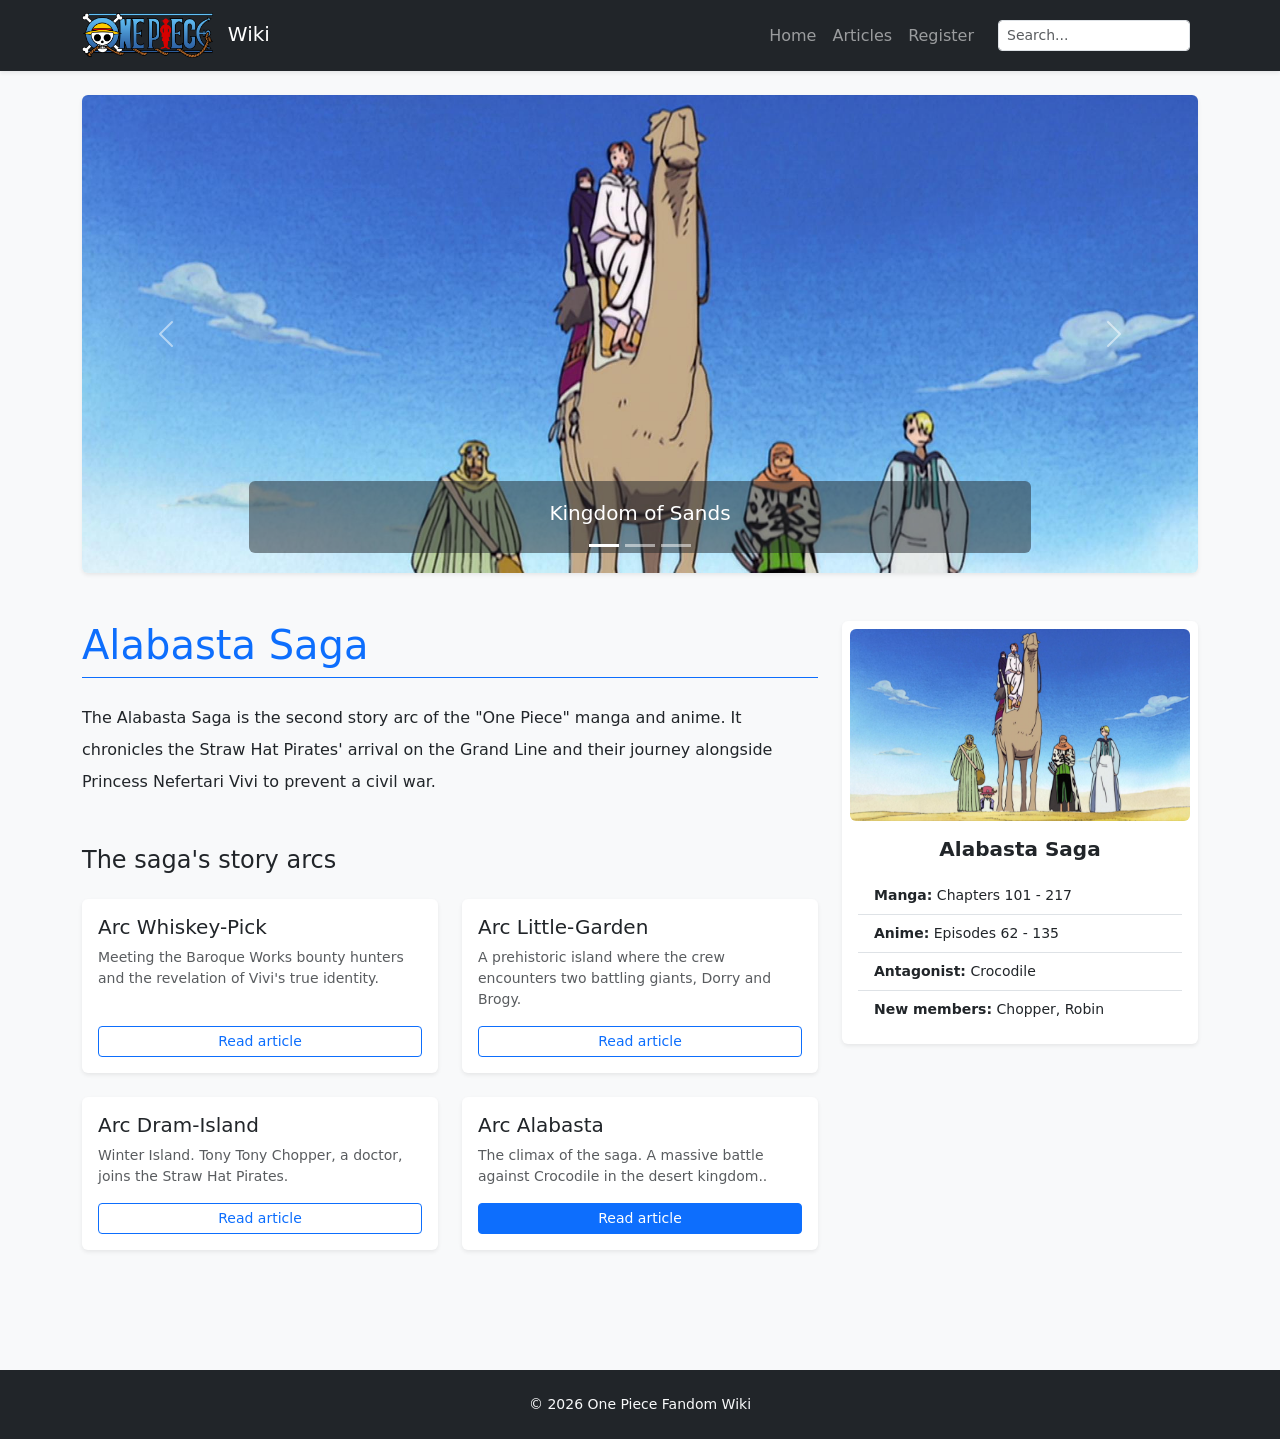
==== alabasta.html @ 5ca38c91 "add 3 pages" ====
<!DOCTYPE html>
<html lang="en">
<head>
    <meta charset="UTF-8">
    <meta name="viewport" content="width=device-width, initial-scale=1.0">
    <link rel="stylesheet" href="https://cdn.jsdelivr.net/npm/bootstrap@5.3.2/dist/css/bootstrap.min.css">
    <link rel="stylesheet" href="style.css">
    <title>One Piece Wiki</title>
</head>
<body class="bg-light">
    <header>
        <nav class="navbar navbar-expand-lg navbar-dark bg-dark shadow-sm">
        <div class="container">
            <a class="navbar-brand" href="#">
                <img class="me-2" src="images/logo.png" alt="One Piece logo" height="45"></img>
                <span>Wiki</span>
            </a>
            <button class="navbar-toggler" type="button" data-bs-toggle="collapse" data-bs-target="#navbarNav">
                <span class="navbar-toggler-icon"></span>
            </button>
            <div class="collapse navbar-collapse" id="navbarNav">
                <ul class="navbar-nav ms-auto">
                    <li class="nav-item">
                        <a class="nav-link" href="index.html">Home</a>
                    </li>
                    <li class="nav-item">
                        <a class="nav-link" href="alabasta.html">Articles</a>
                    </li>
                    <li class="nav-item">
                        <a class="nav-link" href="register.html">Register</a>
                    </li>
                </ul>
                <form class="d-flex ms-3"">
                    <input class="form-control me-2 form-control-sm" type="search" placeholder="Search...">
                </form>
            </div>
        </div>
    </nav>
    </header>
    <main class="container mt-4 mb-5">
        <div class="carousel slide mb-5 shadow-sm rounded overflow-hidden" data-bs-ride="carousel" id="alabastaCarousel">
            <div class="carousel-indicators">
                <button type="button" data-bs-target="#alabastaCarousel" data-bs-slide-to="0" class="active"></button>
                <button type="button" data-bs-target="#alabastaCarousel" data-bs-slide-to="1"></button>
                <button type="button" data-bs-target="#alabastaCarousel" data-bs-slide-to="2"></button>
            </div>
            <div class="carousel-inner">
                <div class="carousel-item active">
                    <img src="images/alabasta.jpg" class="d-block w-100 carousel-img" alt="Alabasta Desert">
                    <div class="carousel-caption d-none d-md-block bg-dark bg-opacity-50 rounded">
                        <h5>Kingdom of Sands</h5>
                    </div>
                </div>
                <div class="carousel-item">
                    <img src="images/crocodile.jpg" class="d-block w-100 carousel-img" alt="Alubarna">
                </div>
                <div class="carousel-item">
                    <img src="images/vivi.jpg" class="d-block w-100 carousel-img" alt="Final Battle">
                </div>
            </div>
            <button class="carousel-control-prev" type="button" data-bs-target="#alabastaCarousel" data-bs-slide="prev">
                <span class="carousel-control-prev-icon"></span>
            </button>
            <button class="carousel-control-next" type="button" data-bs-target="#alabastaCarousel" data-bs-slide="next">
                <span class="carousel-control-next-icon"></span>
            </button>
        </div>

        <div class="row">
            
            <div class="col-lg-8">
                <h1 class="mb-4 text-primary border-bottom border-primary pb-2">Alabasta Saga</h1>
                <p class="mb-4 lh-lg">The Alabasta Saga is the second story arc of the "One Piece" manga and anime. It chronicles the Straw Hat Pirates' arrival on the Grand Line and their journey alongside Princess Nefertari Vivi to prevent a civil war.</p>
                
                <h2 class="h4 mt-5 mb-4">The saga's story arcs</h2>
                
                <div class="row">
                    <div class="col-md-6 mb-4">
                        <div class="card h-100 shadow-sm border-0">
                            <div class="card-body d-flex flex-column">
                                <h5 class="card-title text-dark">Arc Whiskey-Pick</h5>
                                <p class="card-text small text-muted">Meeting the Baroque Works bounty hunters and the revelation of Vivi's true identity.</p>
                                <a href="#" class="btn btn-outline-primary mt-auto btn-sm">Read article</a>
                            </div>
                        </div>
                    </div>
                    <div class="col-md-6 mb-4">
                        <div class="card h-100 shadow-sm border-0">
                            <div class="card-body d-flex flex-column">
                                <h5 class="card-title text-dark">Arc Little-Garden</h5>
                                <p class="card-text small text-muted">A prehistoric island where the crew encounters two battling giants, Dorry and Brogy.</p>
                                <a href="#" class="btn btn-outline-primary mt-auto btn-sm">Read article</a>
                            </div>
                        </div>
                    </div>
                    <div class="col-md-6 mb-4">
                        <div class="card h-100 shadow-sm border-0">
                            <div class="card-body d-flex flex-column">
                                <h5 class="card-title text-dark">Arc Dram-Island</h5>
                                <p class="card-text small text-muted">Winter Island. Tony Tony Chopper, a doctor, joins the Straw Hat Pirates.</p>
                                <a href="#" class="btn btn-outline-primary mt-auto btn-sm">Read article</a>
                            </div>
                        </div>
                    </div>
                    <div class="col-md-6 mb-4">
                        <div class="card h-100 shadow-sm border-0">
                            <div class="card-body d-flex flex-column">
                                <h5 class="card-title text-dark">Arc Alabasta</h5>
                                <p class="card-text small text-muted">The climax of the saga. A massive battle against Crocodile in the desert kingdom..</p>
                                <a href="#" class="btn btn-primary mt-auto btn-sm">Read article</a>
                            </div>
                        </div>
                    </div>
                </div>
            </div>

            <div class="col-lg-4">
                <aside class="card shadow-sm mb-4 border-0 bg-white">
                    <div class="p-2">
                        <img src="images/alabasta.jpg" class="card-img-top rounded" alt="Постер саги">
                    </div>
                    <div class="card-body pt-2">
                        <h3 class="card-title h5 text-center mb-3 fw-bold">Alabasta Saga</h3>
                        <ul class="list-group list-group-flush small">
                            <li class="list-group-item"><strong>Manga:</strong> Chapters 101 - 217</li>
                            <li class="list-group-item"><strong>Anime:</strong> Episodes 62 - 135</li>
                            <li class="list-group-item"><strong>Antagonist:</strong> Crocodile</li>
                            <li class="list-group-item"><strong>New members:</strong> Chopper, Robin</li>
                        </ul>
                    </div>
                </aside>
            </div>
            
        </div>
    </main>
    <footer class="bg-dark text-center py-4 mt-5 text-light">
        <p class="mb-0 small">&copy; 2026 One Piece Fandom Wiki</p>
    </footer>

    <script src="https://code.jquery.com/jquery-3.6.0.min.js"></script>
    <script src="https://cdn.jsdelivr.net/npm/bootstrap@5.3.2/dist/js/bootstrap.bundle.min.js"></script>
    <script src="script.js"></script>

</body>
</html>
---- style.css ----
html, body {
    height: 100%;
    margin: 0;
}

body {
    display: flex;
    flex-direction: column;
    min-height: 100vh;
}

main {
    flex: 1;
}

.carousel-img {
    aspect-ratio: 21/9;
    max-height: 550px;
    object-fit: cover;
    object-position: top;
}

.card {
    transition: transform 0.3s ease, box-shadow 0.3s ease;
}

.card:hover {
    transform: translateY(-5px);
    box-shadow: 0 10px 20px rgba(0,0,0,0.1) !important;
}
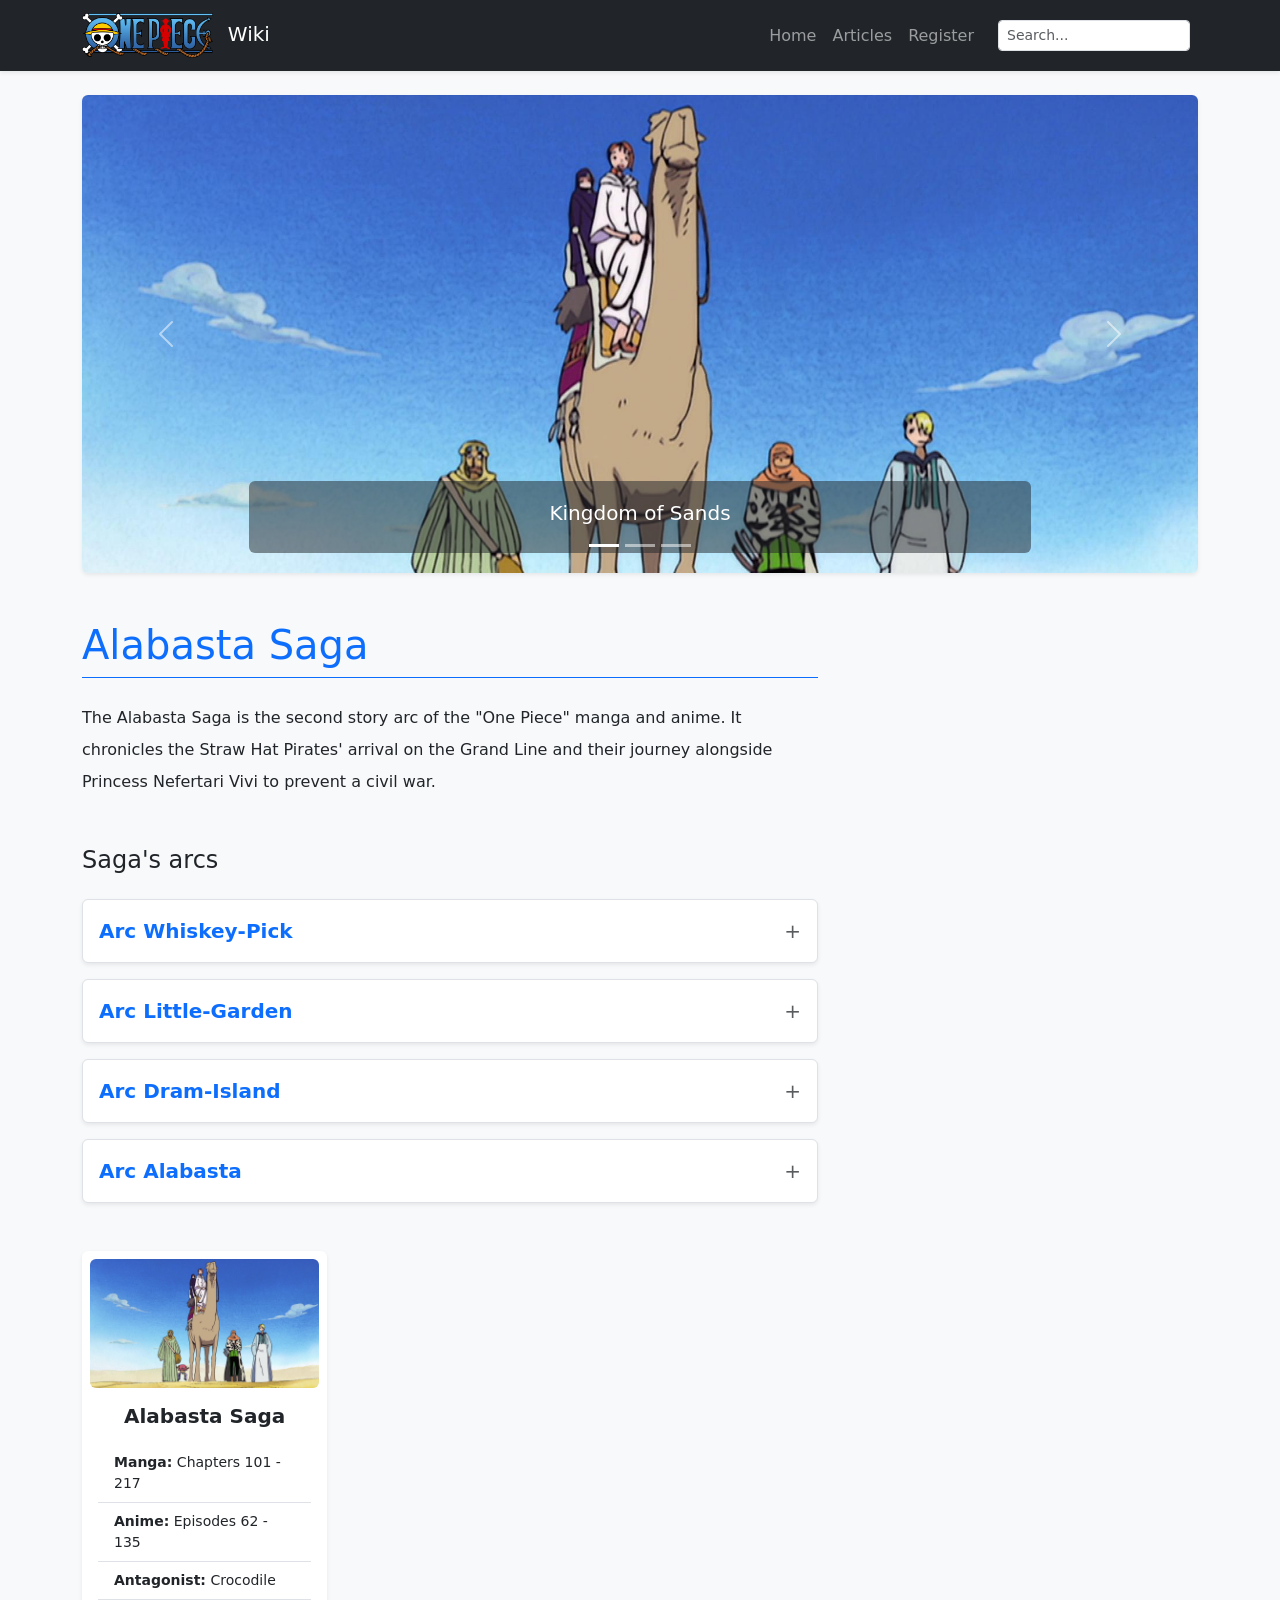
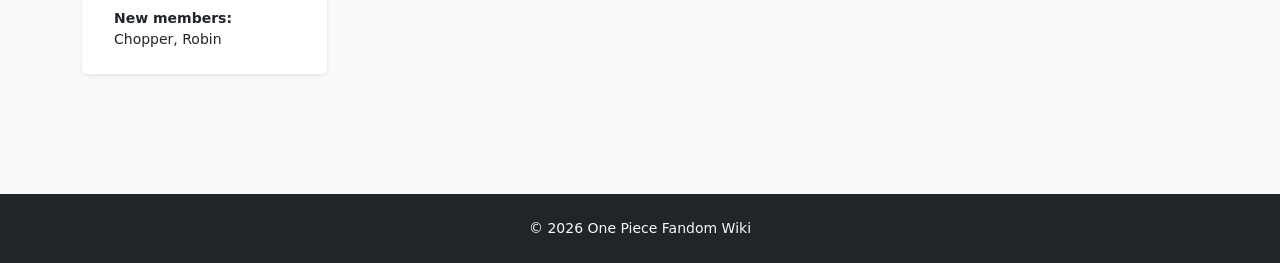
==== commit d064b658: "add accordion" ====
--- a/alabasta.html
+++ b/alabasta.html
@@ -72,46 +72,70 @@
                 <h1 class="mb-4 text-primary border-bottom border-primary pb-2">Alabasta Saga</h1>
                 <p class="mb-4 lh-lg">The Alabasta Saga is the second story arc of the "One Piece" manga and anime. It chronicles the Straw Hat Pirates' arrival on the Grand Line and their journey alongside Princess Nefertari Vivi to prevent a civil war.</p>
                 
-                <h2 class="h4 mt-5 mb-4">The saga's story arcs</h2>
+                <h2 class="h4 mt-5 mb-4">Saga's arcs</h2>
+
+            <div class="custom-accordion mb-5" id="sagasAccordion">
                 
-                <div class="row">
-                    <div class="col-md-6 mb-4">
-                        <div class="card h-100 shadow-sm border-0">
-                            <div class="card-body d-flex flex-column">
-                                <h5 class="card-title text-dark">Arc Whiskey-Pick</h5>
-                                <p class="card-text small text-muted">Meeting the Baroque Works bounty hunters and the revelation of Vivi's true identity.</p>
-                                <a href="#" class="btn btn-outline-primary mt-auto btn-sm">Read article</a>
-                            </div>
-                        </div>
+                <div class="accordion-item bg-white shadow-sm mb-3 rounded border">
+                    <div class="accordion-header d-flex justify-content-between align-items-center p-3" style="cursor: pointer;">
+                        <h5 class="m-0 text-primary fw-bold">Arc Whiskey-Pick</h5>
+                        <span class="fs-5 toggle-icon text-muted">+</span>
                     </div>
-                    <div class="col-md-6 mb-4">
-                        <div class="card h-100 shadow-sm border-0">
-                            <div class="card-body d-flex flex-column">
-                                <h5 class="card-title text-dark">Arc Little-Garden</h5>
-                                <p class="card-text small text-muted">A prehistoric island where the crew encounters two battling giants, Dorry and Brogy.</p>
-                                <a href="#" class="btn btn-outline-primary mt-auto btn-sm">Read article</a>
-                            </div>
-                        </div>
-                    </div>
-                    <div class="col-md-6 mb-4">
-                        <div class="card h-100 shadow-sm border-0">
-                            <div class="card-body d-flex flex-column">
-                                <h5 class="card-title text-dark">Arc Dram-Island</h5>
-                                <p class="card-text small text-muted">Winter Island. Tony Tony Chopper, a doctor, joins the Straw Hat Pirates.</p>
-                                <a href="#" class="btn btn-outline-primary mt-auto btn-sm">Read article</a>
-                            </div>
-                        </div>
-                    </div>
-                    <div class="col-md-6 mb-4">
-                        <div class="card h-100 shadow-sm border-0">
-                            <div class="card-body d-flex flex-column">
-                                <h5 class="card-title text-dark">Arc Alabasta</h5>
-                                <p class="card-text small text-muted">The climax of the saga. A massive battle against Crocodile in the desert kingdom..</p>
-                                <a href="#" class="btn btn-primary mt-auto btn-sm">Read article</a>
+                    <div class="accordion-content" style="display: none;">
+                        <div class="p-3 border-top text-muted small">
+                            Meeting the Baroque Works bounty hunters and the revelation of Vivi's true identity.
+                            <div class="mt-3">
+                                <a href="#" class="btn btn-outline-primary w-100 btn-sm">Read article</a>
                             </div>
                         </div>
                     </div>
                 </div>
+
+                <div class="accordion-item bg-white shadow-sm mb-3 rounded border">
+                    <div class="accordion-header d-flex justify-content-between align-items-center p-3" style="cursor: pointer;">
+                        <h5 class="m-0 text-primary fw-bold">Arc Little-Garden</h5>
+                        <span class="fs-5 toggle-icon text-muted">+</span>
+                    </div>
+                    <div class="accordion-content" style="display: none;">
+                        <div class="p-3 border-top text-muted small">
+                            A prehistoric island where the crew encounters two battling giants, Dorry and Brogy.
+                            <div class="mt-3">
+                                <a href="#" class="btn btn-outline-primary w-100 btn-sm">Read article</a>
+                            </div>
+                        </div>
+                    </div>
+                </div>
+
+                <div class="accordion-item bg-white shadow-sm mb-3 rounded border">
+                    <div class="accordion-header d-flex justify-content-between align-items-center p-3" style="cursor: pointer;">
+                        <h5 class="m-0 text-primary fw-bold">Arc Dram-Island</h5>
+                        <span class="fs-5 toggle-icon text-muted">+</span>
+                    </div>
+                    <div class="accordion-content" style="display: none;">
+                        <div class="p-3 border-top text-muted small">
+                            Winter Island. Tony Tony Chopper, a doctor, joins the Straw Hat Pirates.
+                            <div class="mt-3">
+                                <a href="#" class="btn btn-outline-primary w-100 btn-sm">Read article</a>
+                            </div>
+                        </div>
+                    </div>
+                </div>
+
+                <div class="accordion-item bg-white shadow-sm mb-3 rounded border">
+                    <div class="accordion-header d-flex justify-content-between align-items-center p-3" style="cursor: pointer;">
+                        <h5 class="m-0 text-primary fw-bold">Arc Alabasta</h5>
+                        <span class="fs-5 toggle-icon text-muted">+</span>
+                    </div>
+                    <div class="accordion-content" style="display: none;">
+                        <div class="p-3 border-top text-muted small">
+                            The climax of the saga. A massive battle against Crocodile in the desert kingdom.
+                            <div class="mt-3">
+                                <a href="alabasta.html" class="btn btn-primary w-100 btn-sm">Read article</a>
+                            </div>
+                        </div>
+                    </div>
+                </div>
+
             </div>
 
             <div class="col-lg-4">
@@ -140,6 +164,5 @@
     <script src="https://code.jquery.com/jquery-3.6.0.min.js"></script>
     <script src="https://cdn.jsdelivr.net/npm/bootstrap@5.3.2/dist/js/bootstrap.bundle.min.js"></script>
     <script src="script.js"></script>
-
 </body>
 </html>
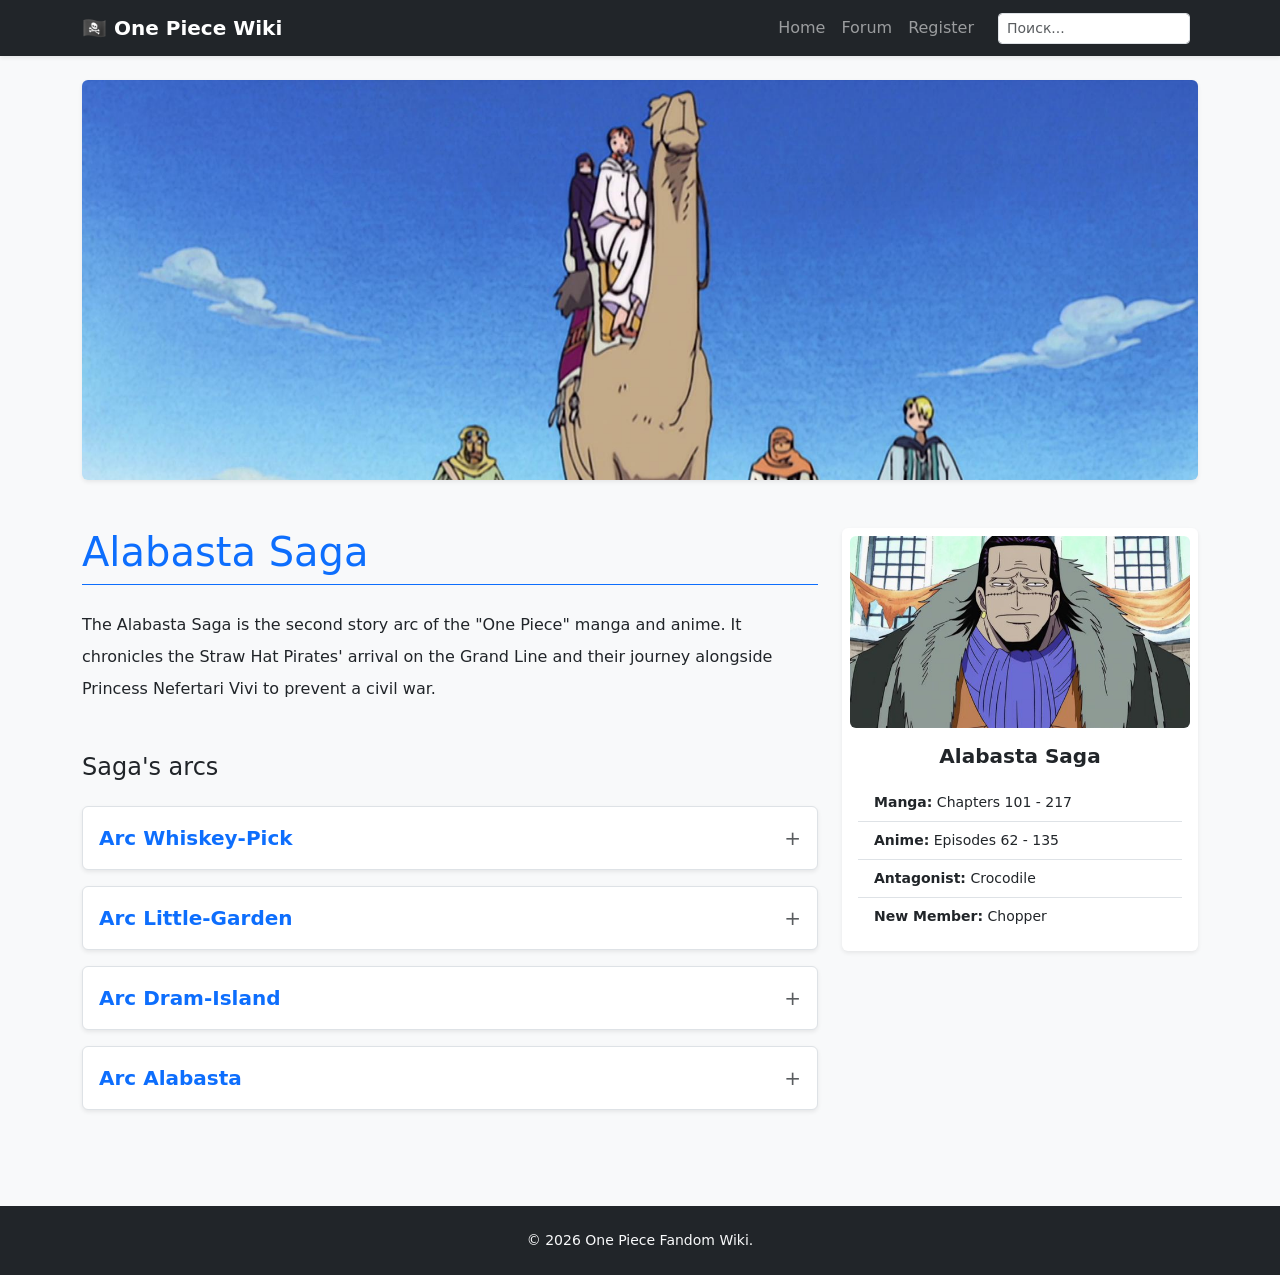
==== commit 40bbac22: "refactor code" ====
--- a/alabasta.html
+++ b/alabasta.html
@@ -3,67 +3,39 @@
 <head>
     <meta charset="UTF-8">
     <meta name="viewport" content="width=device-width, initial-scale=1.0">
-    <link rel="stylesheet" href="https://cdn.jsdelivr.net/npm/bootstrap@5.3.2/dist/css/bootstrap.min.css">
+    <title>One Piece Wiki</title>
+    <link href="https://cdn.jsdelivr.net/npm/bootstrap@5.3.2/dist/css/bootstrap.min.css" rel="stylesheet">
     <link rel="stylesheet" href="style.css">
-    <title>One Piece Wiki</title>
 </head>
 <body class="bg-light">
-    <header>
-        <nav class="navbar navbar-expand-lg navbar-dark bg-dark shadow-sm">
+
+    <nav class="navbar navbar-expand-lg navbar-dark bg-dark shadow-sm">
         <div class="container">
-            <a class="navbar-brand" href="#">
-                <img class="me-2" src="images/logo.png" alt="One Piece logo" height="45"></img>
-                <span>Wiki</span>
-            </a>
+            <a class="navbar-brand fw-bold" href="index.html">🏴‍☠️ One Piece Wiki</a>
             <button class="navbar-toggler" type="button" data-bs-toggle="collapse" data-bs-target="#navbarNav">
                 <span class="navbar-toggler-icon"></span>
             </button>
             <div class="collapse navbar-collapse" id="navbarNav">
                 <ul class="navbar-nav ms-auto">
-                    <li class="nav-item">
-                        <a class="nav-link" href="index.html">Home</a>
-                    </li>
-                    <li class="nav-item">
-                        <a class="nav-link" href="alabasta.html">Articles</a>
-                    </li>
-                    <li class="nav-item">
-                        <a class="nav-link" href="register.html">Register</a>
-                    </li>
+                    <li class="nav-item"><a class="nav-link" href="index.html">Home</a></li>
+                    <li class="nav-item"><a class="nav-link" href="forum.html">Forum</a></li>
+                    <li class="nav-item"><a class="nav-link" href="register.html">Register</a></li>
                 </ul>
-                <form class="d-flex ms-3"">
-                    <input class="form-control me-2 form-control-sm" type="search" placeholder="Search...">
+                <form class="d-flex ms-3">
+                    <input class="form-control me-2 form-control-sm" type="search" placeholder="Поиск...">
                 </form>
             </div>
         </div>
     </nav>
-    </header>
+
     <main class="container mt-4 mb-5">
-        <div class="carousel slide mb-5 shadow-sm rounded overflow-hidden" data-bs-ride="carousel" id="alabastaCarousel">
-            <div class="carousel-indicators">
-                <button type="button" data-bs-target="#alabastaCarousel" data-bs-slide-to="0" class="active"></button>
-                <button type="button" data-bs-target="#alabastaCarousel" data-bs-slide-to="1"></button>
-                <button type="button" data-bs-target="#alabastaCarousel" data-bs-slide-to="2"></button>
-            </div>
+        
+        <div id="alabastaCarousel" class="carousel slide mb-5 shadow-sm rounded overflow-hidden" data-bs-ride="carousel">
             <div class="carousel-inner">
                 <div class="carousel-item active">
-                    <img src="images/alabasta.jpg" class="d-block w-100 carousel-img" alt="Alabasta Desert">
-                    <div class="carousel-caption d-none d-md-block bg-dark bg-opacity-50 rounded">
-                        <h5>Kingdom of Sands</h5>
-                    </div>
-                </div>
-                <div class="carousel-item">
-                    <img src="images/crocodile.jpg" class="d-block w-100 carousel-img" alt="Alubarna">
-                </div>
-                <div class="carousel-item">
-                    <img src="images/vivi.jpg" class="d-block w-100 carousel-img" alt="Final Battle">
+                    <img src="images/alabasta.jpg" class="d-block w-100 carousel-img" alt="Пустыня Алабасты" style="height: 400px; object-fit: cover;">
                 </div>
             </div>
-            <button class="carousel-control-prev" type="button" data-bs-target="#alabastaCarousel" data-bs-slide="prev">
-                <span class="carousel-control-prev-icon"></span>
-            </button>
-            <button class="carousel-control-next" type="button" data-bs-target="#alabastaCarousel" data-bs-slide="next">
-                <span class="carousel-control-next-icon"></span>
-            </button>
         </div>
 
         <div class="row">
@@ -73,75 +45,76 @@
                 <p class="mb-4 lh-lg">The Alabasta Saga is the second story arc of the "One Piece" manga and anime. It chronicles the Straw Hat Pirates' arrival on the Grand Line and their journey alongside Princess Nefertari Vivi to prevent a civil war.</p>
                 
                 <h2 class="h4 mt-5 mb-4">Saga's arcs</h2>
-
-            <div class="custom-accordion mb-5" id="sagasAccordion">
                 
-                <div class="accordion-item bg-white shadow-sm mb-3 rounded border">
-                    <div class="accordion-header d-flex justify-content-between align-items-center p-3" style="cursor: pointer;">
-                        <h5 class="m-0 text-primary fw-bold">Arc Whiskey-Pick</h5>
-                        <span class="fs-5 toggle-icon text-muted">+</span>
-                    </div>
-                    <div class="accordion-content" style="display: none;">
-                        <div class="p-3 border-top text-muted small">
-                            Meeting the Baroque Works bounty hunters and the revelation of Vivi's true identity.
-                            <div class="mt-3">
-                                <a href="#" class="btn btn-outline-primary w-100 btn-sm">Read article</a>
+                <div class="custom-accordion mb-5" id="sagasAccordion">
+                    
+                    <div class="accordion-item bg-white shadow-sm mb-3 rounded border">
+                        <div class="accordion-header d-flex justify-content-between align-items-center p-3" style="cursor: pointer;">
+                            <h5 class="m-0 text-primary fw-bold">Arc Whiskey-Pick</h5>
+                            <span class="fs-5 toggle-icon text-muted">+</span>
+                        </div>
+                        <div class="accordion-content" style="display: none;">
+                            <div class="p-3 border-top text-muted small">
+                                Meeting the Baroque Works bounty hunters and the revelation of Vivi's true identity.
+                                <div class="mt-3">
+                                    <a href="#" class="btn btn-outline-primary w-100 btn-sm">Read article</a>
+                                </div>
                             </div>
                         </div>
                     </div>
-                </div>
 
-                <div class="accordion-item bg-white shadow-sm mb-3 rounded border">
-                    <div class="accordion-header d-flex justify-content-between align-items-center p-3" style="cursor: pointer;">
-                        <h5 class="m-0 text-primary fw-bold">Arc Little-Garden</h5>
-                        <span class="fs-5 toggle-icon text-muted">+</span>
-                    </div>
-                    <div class="accordion-content" style="display: none;">
-                        <div class="p-3 border-top text-muted small">
-                            A prehistoric island where the crew encounters two battling giants, Dorry and Brogy.
-                            <div class="mt-3">
-                                <a href="#" class="btn btn-outline-primary w-100 btn-sm">Read article</a>
+                    <div class="accordion-item bg-white shadow-sm mb-3 rounded border">
+                        <div class="accordion-header d-flex justify-content-between align-items-center p-3" style="cursor: pointer;">
+                            <h5 class="m-0 text-primary fw-bold">Arc Little-Garden</h5>
+                            <span class="fs-5 toggle-icon text-muted">+</span>
+                        </div>
+                        <div class="accordion-content" style="display: none;">
+                            <div class="p-3 border-top text-muted small">
+                                A prehistoric island where the crew encounters two battling giants, Dorry and Brogy.
+                                <div class="mt-3">
+                                    <a href="#" class="btn btn-outline-primary w-100 btn-sm">Read article</a>
+                                </div>
                             </div>
                         </div>
                     </div>
-                </div>
 
-                <div class="accordion-item bg-white shadow-sm mb-3 rounded border">
-                    <div class="accordion-header d-flex justify-content-between align-items-center p-3" style="cursor: pointer;">
-                        <h5 class="m-0 text-primary fw-bold">Arc Dram-Island</h5>
-                        <span class="fs-5 toggle-icon text-muted">+</span>
-                    </div>
-                    <div class="accordion-content" style="display: none;">
-                        <div class="p-3 border-top text-muted small">
-                            Winter Island. Tony Tony Chopper, a doctor, joins the Straw Hat Pirates.
-                            <div class="mt-3">
-                                <a href="#" class="btn btn-outline-primary w-100 btn-sm">Read article</a>
+                    <div class="accordion-item bg-white shadow-sm mb-3 rounded border">
+                        <div class="accordion-header d-flex justify-content-between align-items-center p-3" style="cursor: pointer;">
+                            <h5 class="m-0 text-primary fw-bold">Arc Dram-Island</h5>
+                            <span class="fs-5 toggle-icon text-muted">+</span>
+                        </div>
+                        <div class="accordion-content" style="display: none;">
+                            <div class="p-3 border-top text-muted small">
+                                Winter Island. Tony Tony Chopper, a doctor, joins the Straw Hat Pirates.
+                                <div class="mt-3">
+                                    <a href="#" class="btn btn-outline-primary w-100 btn-sm">Read article</a>
+                                </div>
                             </div>
                         </div>
                     </div>
-                </div>
 
-                <div class="accordion-item bg-white shadow-sm mb-3 rounded border">
-                    <div class="accordion-header d-flex justify-content-between align-items-center p-3" style="cursor: pointer;">
-                        <h5 class="m-0 text-primary fw-bold">Arc Alabasta</h5>
-                        <span class="fs-5 toggle-icon text-muted">+</span>
-                    </div>
-                    <div class="accordion-content" style="display: none;">
-                        <div class="p-3 border-top text-muted small">
-                            The climax of the saga. A massive battle against Crocodile in the desert kingdom.
-                            <div class="mt-3">
-                                <a href="alabasta.html" class="btn btn-primary w-100 btn-sm">Read article</a>
+                    <div class="accordion-item bg-white shadow-sm mb-3 rounded border">
+                        <div class="accordion-header d-flex justify-content-between align-items-center p-3" style="cursor: pointer;">
+                            <h5 class="m-0 text-primary fw-bold">Arc Alabasta</h5>
+                            <span class="fs-5 toggle-icon text-muted">+</span>
+                        </div>
+                        <div class="accordion-content" style="display: none;">
+                            <div class="p-3 border-top text-muted small">
+                                The climax of the saga. A massive battle against Crocodile in the desert kingdom.
+                                <div class="mt-3">
+                                    <a href="alabasta.html" class="btn btn-primary w-100 btn-sm">Read article</a>
+                                </div>
                             </div>
                         </div>
                     </div>
+
                 </div>
-
             </div>
 
             <div class="col-lg-4">
                 <aside class="card shadow-sm mb-4 border-0 bg-white">
                     <div class="p-2">
-                        <img src="images/alabasta.jpg" class="card-img-top rounded" alt="Постер саги">
+                        <img src="images/crocodile.jpg" class="card-img-top rounded" alt="Постер саги">
                     </div>
                     <div class="card-body pt-2">
                         <h3 class="card-title h5 text-center mb-3 fw-bold">Alabasta Saga</h3>
@@ -149,7 +122,7 @@
                             <li class="list-group-item"><strong>Manga:</strong> Chapters 101 - 217</li>
                             <li class="list-group-item"><strong>Anime:</strong> Episodes 62 - 135</li>
                             <li class="list-group-item"><strong>Antagonist:</strong> Crocodile</li>
-                            <li class="list-group-item"><strong>New members:</strong> Chopper, Robin</li>
+                            <li class="list-group-item"><strong>New Member:</strong> Chopper</li>
                         </ul>
                     </div>
                 </aside>
@@ -157,11 +130,11 @@
             
         </div>
     </main>
-    <footer class="bg-dark text-center py-4 mt-5 text-light">
-        <p class="mb-0 small">&copy; 2026 One Piece Fandom Wiki</p>
+
+    <footer class="bg-dark text-center py-4 mt-auto text-light">
+        <p class="mb-0 small">&copy; 2026 One Piece Fandom Wiki.</p>
     </footer>
 
-    <script src="https://code.jquery.com/jquery-3.6.0.min.js"></script>
     <script src="https://cdn.jsdelivr.net/npm/bootstrap@5.3.2/dist/js/bootstrap.bundle.min.js"></script>
     <script src="script.js"></script>
 </body>
